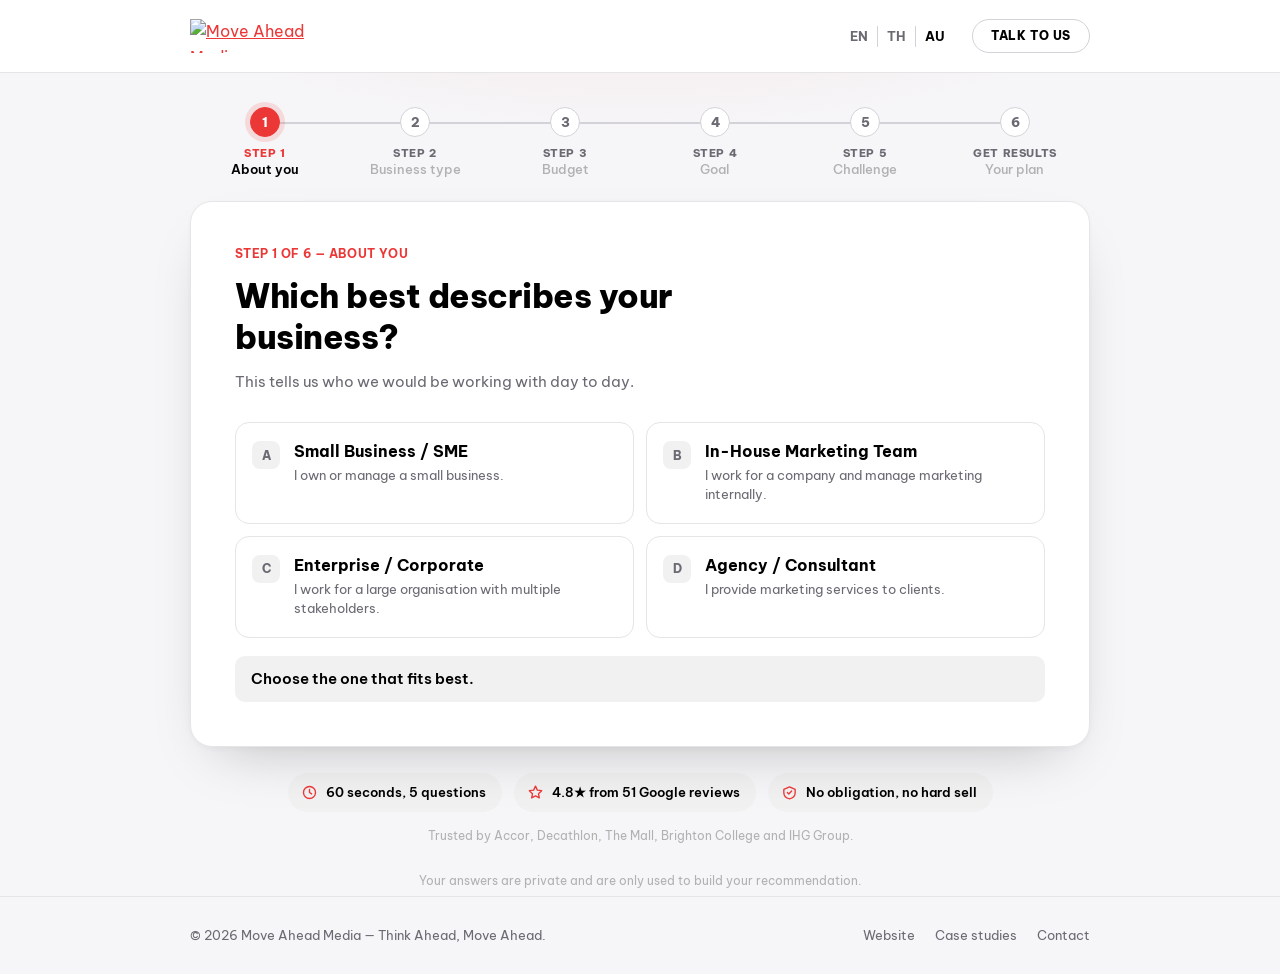
==== au/index.html @ d6510ab7 "feat: Australian version of the quiz at /au/, with an EN | TH | AU switch /au/ is the English quiz f" ====
<!doctype html>
<html lang="en-AU" data-market="AU">
  <head>
    <meta charset="utf-8" />
    <meta name="viewport" content="width=device-width, initial-scale=1" />
    <title>
      Which Digital Marketing Services Do You Need? | Move Ahead Media
    </title>
    <meta
      name="description"
      content="Answer 5 quick questions and get a personalised digital marketing plan — SEO + AI Visibility, Google Ads, Social Media or Website Development. Takes 60 seconds."
    />
    <meta name="robots" content="index, follow" />
    <!-- The Australian quiz: the English quiz, with its links going to
         moveaheadmedia.com.au (data-market="AU" above, see config.js). -->
    <link rel="canonical" href="https://moveaheadmedia.github.io/mam-th-quiz/au/" />
    <link rel="alternate" hreflang="en" href="https://moveaheadmedia.github.io/mam-th-quiz/" />
    <link rel="alternate" hreflang="en-AU" href="https://moveaheadmedia.github.io/mam-th-quiz/au/" />
    <link rel="alternate" hreflang="th" href="https://moveaheadmedia.github.io/mam-th-quiz/th/" />
    <link rel="alternate" hreflang="x-default" href="https://moveaheadmedia.github.io/mam-th-quiz/" />

    <meta property="og:type" content="website" />
    <meta property="og:locale" content="en_AU" />
    <meta property="og:locale:alternate" content="en_GB" />
    <meta property="og:locale:alternate" content="th_TH" />
    <meta
      property="og:title"
      content="Which Digital Marketing Services Do You Need? | Move Ahead Media"
    />
    <meta
      property="og:description"
      content="Answer 5 quick questions and get a personalised digital marketing plan in 60 seconds."
    />
    <meta
      property="og:image"
      content="https://www.moveaheadmedia.co.th/wp-content/uploads/2023/10/mamlogo-dynamicwhite.png"
    />
    <meta name="twitter:card" content="summary_large_image" />

    <link rel="icon" href="../assets/icons/favicon.ico" sizes="any" />
    <link
      rel="icon"
      type="image/png"
      sizes="32x32"
      href="../assets/icons/favicon-32x32.png"
    />
    <link
      rel="icon"
      type="image/png"
      sizes="16x16"
      href="../assets/icons/favicon-16x16.png"
    />
    <link
      rel="icon"
      type="image/png"
      sizes="192x192"
      href="../assets/icons/android-chrome-192x192.png"
    />
    <link rel="apple-touch-icon" href="../assets/icons/apple-touch-icon.png" />

    <link rel="preconnect" href="https://fonts.googleapis.com" />
    <link rel="preconnect" href="https://fonts.gstatic.com" crossorigin />
    <link
      href="https://fonts.googleapis.com/css2?family=Be+Vietnam+Pro:wght@400;500;600;700;800&display=swap"
      rel="stylesheet"
    />
    <link rel="stylesheet" href="../assets/css/styles.css" />
  </head>
  <body>
    <a class="skip-link" href="#quiz">Skip to the quiz</a>

    <header class="site-header">
      <div class="shell site-header__inner">
        <a
          class="site-header__logo"
          href="https://www.moveaheadmedia.com.au/"
          target="_blank"
          rel="noopener"
        >
          <img
            src="https://www.moveaheadmedia.co.th/wp-content/uploads/2023/10/mamlogo-dynamicwhite.png"
            alt="Move Ahead Media"
            width="180"
            height="40"
          />
        </a>
        <div class="site-header__actions">
          <nav class="lang-switch" aria-label="Language and country">
            <a href="../" lang="en" hreflang="en">EN</a>
            <a href="../th/" lang="th" hreflang="th">TH</a>
            <a href="./" lang="en-AU" hreflang="en-AU" title="Australia" aria-current="page">AU</a>
          </nav>
          <a
            class="btn btn--ghost btn--sm site-header__cta"
            href="https://www.moveaheadmedia.com.au/contact-us/"
            target="_blank"
            rel="noopener"
            >Talk to us</a
          >
        </div>
      </div>
    </header>

    <main id="quiz" class="shell">
      <!-- ── Progress ────────────────────────────────────────────────── -->
      <nav class="progress" id="progress" aria-label="Quiz progress" hidden>
        <ol class="progress__steps" id="progressSteps"></ol>
        <div class="progress__track">
          <div class="progress__fill" id="progressFill"></div>
        </div>
      </nav>

      <!-- ── Stage ───────────────────────────────────────────────────── -->
      <div class="stage" id="stage" aria-live="polite"></div>

      <p class="stage-note" id="stageNote"></p>
    </main>

    <footer class="site-footer">
      <div class="shell site-footer__inner">
        <p>
          &copy; <span id="year"></span> Move Ahead Media — Think Ahead, Move
          Ahead.
        </p>
        <p class="site-footer__links">
          <a
            href="https://www.moveaheadmedia.com.au/"
            target="_blank"
            rel="noopener"
            >Website</a
          >
          <a
            href="https://www.moveaheadmedia.com.au/about/case-studies/"
            target="_blank"
            rel="noopener"
            >Case studies</a
          >
          <a
            href="https://www.moveaheadmedia.com.au/contact-us/"
            target="_blank"
            rel="noopener"
            >Contact</a
          >
        </p>
      </div>
    </footer>

    <script src="../assets/js/config.js"></script>
    <script src="../assets/js/data.js"></script>
    <script src="../assets/js/engine.js"></script>
    <!-- Logic v5. Loaded but not yet called — app.js switches to it in
         build step 3, so this file changes nothing on its own. -->
    <script src="../assets/js/planner.js"></script>
    <!-- Screen text. th/index.html also loads i18n/th.js before i18n.js. -->
    <script src="../assets/js/i18n/en.js"></script>
    <script src="../assets/js/i18n.js"></script>
    <script src="../assets/js/app.js"></script>
  </body>
</html>
---- assets/css/styles.css ----
/* ==========================================================================
   Move Ahead Media — Service Recommendation Quiz
   Built on the Elementor kit tokens (.elementor-kit-201) with a small number
   of additions needed for UI states the kit does not define. Additions are
   marked with a leading "+" so they are easy to audit against brand.
   ========================================================================== */

/* --------------------------------------------------------------------------
   Tokens
   -------------------------------------------------------------------------- */
:root {
  /* Kit colours */
  --mam-primary:      #EC3737;
  --mam-secondary:    #FFFFFF;
  --mam-text:         #000000;
  --mam-accent:       #F1F1F1;
  --mam-white-45:     #FFFFFF45;
  --mam-white-94:     #FFFFFF94;
  --mam-grey-94:      #80808094;

  /* + UI additions (hover, borders, muted text, validation, dark panels) */
  --mam-primary-dark: #C82A2A;
  --mam-primary-soft: #FDECEC;
  --mam-ink:          #101013;
  --mam-ink-soft:     #1C1C21;
  --mam-line:         #E5E5E8;
  --mam-line-strong:  #D2D2D8;
  --mam-muted:        #6A6A73;
  --mam-page:         #F6F6F8;
  --mam-success:      #129B5C;

  /* Kit typography */
  /* Same pair as moveaheadmedia.co.th: Be Vietnam Pro draws the Latin letters,
     Noto Sans Thai the Thai ones (it is only downloaded on the Thai page). */
  --font: "Be Vietnam Pro", "Noto Sans Thai", -apple-system, BlinkMacSystemFont, "Segoe UI", sans-serif;

  /* + Shape & depth (the kit defines neither) */
  --radius-sm: 10px;
  --radius:    14px;
  --radius-lg: 22px;
  --shadow-sm: 0 1px 2px rgba(16,16,19,.05), 0 4px 12px -6px rgba(16,16,19,.10);
  --shadow-md: 0 24px 56px -28px rgba(16,16,19,.28), 0 2px 6px rgba(16,16,19,.04);
  --shadow-red: 0 12px 28px -12px rgba(236,55,55,.55);

  --shell: 940px;
  --ease: cubic-bezier(.32,.72,.28,1);
}

/* --------------------------------------------------------------------------
   Base
   -------------------------------------------------------------------------- */
*, *::before, *::after { box-sizing: border-box; }

html { -webkit-text-size-adjust: 100%; }

body {
  margin: 0;
  font-family: var(--font);
  /* + kit body is 15px; bumped to 16px so form inputs stay legible on mobile */
  font-size: 16px;
  font-weight: 400;
  line-height: 1.6;
  color: var(--mam-text);
  background: var(--mam-page);
  background-image:
    radial-gradient(1000px 460px at 50% -180px, rgba(236,55,55,.13), transparent 70%);
  background-repeat: no-repeat;
  -webkit-font-smoothing: antialiased;
  display: flex;
  flex-direction: column;
  min-height: 100vh;
}

h1, h2, h3 { margin: 0; line-height: 1.2; font-weight: 800; letter-spacing: -.015em; }
p { margin: 0; }
ul, ol { margin: 0; padding: 0; list-style: none; }
a { color: var(--mam-primary); }

img, svg { display: block; max-width: 100%; }

.shell { width: 100%; max-width: var(--shell); margin-inline: auto; padding-inline: 20px; }

:where(a, button, input, [tabindex]):focus-visible {
  outline: 3px solid var(--mam-primary);
  outline-offset: 2px;
  border-radius: 6px;
}

.skip-link {
  position: absolute; left: 12px; top: -60px; z-index: 20;
  background: var(--mam-ink); color: #fff; padding: 10px 16px;
  border-radius: var(--radius-sm); font-weight: 700; text-decoration: none;
  transition: top .2s var(--ease);
}
.skip-link:focus { top: 12px; }

.icon {
  width: 20px; height: 20px; flex: none;
  fill: none; stroke: currentColor; stroke-width: 1.9;
  stroke-linecap: round; stroke-linejoin: round;
}
.icon--arrow { width: 18px; height: 18px; margin-left: 8px; }
.icon--arrow-back { width: 18px; height: 18px; margin-right: 6px; }
.icon--tick { stroke-width: 2.6; }

/* --------------------------------------------------------------------------
   Header / footer
   -------------------------------------------------------------------------- */
.site-header {
  background: var(--mam-secondary);
  border-bottom: 1px solid var(--mam-line);
}

.site-header__inner {
  display: flex; align-items: center; justify-content: space-between;
  gap: 16px; min-height: 72px;
}
.site-header__logo img { height: 34px; width: auto; }
.site-header__actions { display: flex; align-items: center; gap: 18px; }
.site-header__cta { white-space: nowrap; }

/* EN | TH | AU. The current page is marked, not linked away from. */
.lang-switch { display: flex; align-items: center; font-size: 13px; font-weight: 700; }
.lang-switch a {
  color: var(--mam-muted); text-decoration: none; padding: 4px 9px; line-height: 1;
}
.lang-switch a + a { border-left: 1.5px solid var(--mam-line-strong); }
.lang-switch a:hover { color: var(--mam-primary); }
.lang-switch a[aria-current="page"] { color: var(--mam-text); }

/* .btn--ghost is designed for dark panels (the results CTA still uses it there),
   so it needs a light-background variant inside the now-white header. */
.site-header .btn--ghost { border-color: var(--mam-line-strong); color: var(--mam-text); }
.site-header .btn--ghost:hover {
  border-color: var(--mam-primary); color: var(--mam-primary); background: transparent;
}

.site-footer {
  margin-top: auto;
  padding: 28px 0;
  border-top: 1px solid var(--mam-line);
  font-size: 13px;
  color: var(--mam-muted);
}
.site-footer__inner {
  display: flex; flex-wrap: wrap; gap: 10px 24px;
  align-items: center; justify-content: space-between;
}
.site-footer__links { display: flex; gap: 20px; }
.site-footer a { color: var(--mam-muted); text-decoration: none; }
.site-footer a:hover { color: var(--mam-primary); }

/* --------------------------------------------------------------------------
   Buttons
   -------------------------------------------------------------------------- */
.btn {
  display: inline-flex; align-items: center; justify-content: center;
  gap: 0; border: 1.5px solid transparent; border-radius: 999px;
  font-family: var(--font);
  /* kit --e-global-typography-d2be5a1: 15px / 800 / uppercase / ls .6px */
  font-size: 14px; font-weight: 800; text-transform: uppercase; letter-spacing: .6px;
  line-height: 1; text-decoration: none; cursor: pointer;
  padding: 14px 26px;
  transition: background-color .18s var(--ease), color .18s var(--ease),
              border-color .18s var(--ease), transform .18s var(--ease), box-shadow .18s var(--ease);
}
.btn:disabled { cursor: default; opacity: .75; }

.btn--primary { background: var(--mam-primary); color: #fff; box-shadow: var(--shadow-red); }
.btn--primary:hover:not(:disabled) { background: var(--mam-primary-dark); transform: translateY(-1px); }
.btn--primary:active:not(:disabled) { transform: translateY(0); }

.btn--ghost { border-color: var(--mam-white-45); color: #fff; background: transparent; }
.btn--ghost:hover { border-color: #fff; background: rgba(255,255,255,.08); }

/* Chat buttons (logic v7) — each app's own green, so the button is recognised
   at a glance. Dark ink text rather than white: white on these greens falls
   below readable contrast. */
.btn--chat { color: var(--mam-ink); }
.btn--chat:hover { transform: translateY(-1px); }
.btn--chat .icon--chat { width: 18px; height: 18px; margin-right: 8px; }
.btn--chat-line { background: #06C755; }
.btn--chat-line:hover { background: #05B34C; }
.btn--chat-whatsapp { background: #25D366; }
.btn--chat-whatsapp:hover { background: #1FBE5B; }

.btn--text {
  background: none; color: var(--mam-muted); padding: 10px 4px;
  text-transform: none; letter-spacing: 0; font-weight: 600; font-size: 14px;
}
.btn--text:hover { color: var(--mam-primary); }

.btn--sm { padding: 10px 18px; font-size: 12px; }
.btn--lg { padding: 18px 34px; font-size: 15px; }
.btn--block { width: 100%; }

/* --------------------------------------------------------------------------
   Progress
   -------------------------------------------------------------------------- */
.progress { padding-top: 34px; }

/* A connected stepper: numbered dots sit on a single line, joined by
   connectors that fill up to the current step, with a label under each dot.
   Equal flex columns keep any number of steps evenly spaced. */
.progress__steps {
  display: flex;
  align-items: flex-start;
  margin: 0;
  padding: 0;
  list-style: none;
}
.pstep {
  position: relative;
  flex: 1 1 0;
  min-width: 0;
  display: flex;
  flex-direction: column;
  align-items: center;
  text-align: center;
  gap: 10px;
  padding: 0 4px;
}
/* Connector from the previous dot to this one, behind the opaque dots so each
   end is capped by a dot. It colours in once its step is reached. */
.pstep::before {
  content: "";
  position: absolute;
  top: 15px;
  right: 50%;
  left: -50%;
  height: 2px;
  background: var(--mam-line-strong);
  z-index: 0;
  transition: background .4s var(--ease);
}
.pstep:first-child::before { display: none; }
.pstep.is-done::before,
.pstep.is-active::before { background: var(--mam-ink); }

.pstep__dot {
  position: relative;
  z-index: 1;
  display: grid; place-items: center; flex: none;
  width: 30px; height: 30px; border-radius: 50%;
  background: var(--mam-secondary);
  border: 1.5px solid var(--mam-line-strong);
  color: var(--mam-muted);
  font-size: 13px; font-weight: 800;
  transition: all .3s var(--ease);
}
.pstep.is-active .pstep__dot {
  background: var(--mam-primary); border-color: var(--mam-primary); color: #fff;
  box-shadow: 0 0 0 5px rgba(236,55,55,.14);
}
.pstep.is-done .pstep__dot { background: var(--mam-ink); border-color: var(--mam-ink); color: #fff; }
.pstep.is-done .icon { width: 15px; height: 15px; }

.pstep__text {
  display: flex; flex-direction: column; align-items: center; gap: 2px;
  min-width: 0; max-width: 100%;
}
.pstep__label {
  font-size: 10.5px; font-weight: 800; text-transform: uppercase; letter-spacing: .6px;
  line-height: 1.2; color: var(--mam-muted); white-space: nowrap;
}
.pstep__caption {
  font-size: 12.5px; font-weight: 500; line-height: 1.25; color: var(--mam-grey-94);
  max-width: 14ch;
}
.pstep.is-active .pstep__label { color: var(--mam-primary); }
.pstep.is-active .pstep__caption { color: var(--mam-text); font-weight: 600; }
.pstep.is-done .pstep__label { color: var(--mam-ink); }

/* The connectors above now carry progress, so the old track bar is retired.
   #progressFill still receives a width from app.js; keeping the rule inert
   avoids touching JS. */
.progress__track { display: none; }
.progress__fill { width: 0; }

/* --------------------------------------------------------------------------
   Card
   -------------------------------------------------------------------------- */
.stage { padding: 24px 0 8px; }

.card {
  background: var(--mam-secondary);
  border: 1px solid var(--mam-line);
  border-radius: var(--radius-lg);
  box-shadow: var(--shadow-md);
  padding: 44px;
}
.card.is-entering { animation: cardIn .42s var(--ease) both; }
@keyframes cardIn {
  from { opacity: 0; transform: translateY(14px); }
  to   { opacity: 1; transform: none; }
}

.card__nav {
  display: flex; align-items: center; justify-content: space-between; gap: 16px;
  margin-top: 28px; padding-top: 22px; border-top: 1px solid var(--mam-line);
}
.card__nav--form { margin-top: 18px; border-top: 0; padding-top: 0; }
.card__nav--results { justify-content: center; }

.eyebrow {
  /* kit --e-global-typography-accent */
  font-size: 12px; font-weight: 700; text-transform: uppercase; letter-spacing: .4px;
  line-height: 1.3; color: var(--mam-primary);
  margin-bottom: 14px;
}

.stage-note {
  text-align: center; font-size: 12px; color: var(--mam-grey-94);
  margin: 18px 0 6px; min-height: 18px;
}

/* --------------------------------------------------------------------------
   Trust strip — sits below question 1 only
   -------------------------------------------------------------------------- */
.trust {
  display: flex; flex-wrap: wrap; justify-content: center; gap: 10px 12px;
  margin: 26px 0 0;
}
.trust li {
  display: flex; align-items: center; gap: 8px;
  background: var(--mam-accent); border-radius: 999px;
  padding: 9px 16px 9px 13px;
  font-size: 13px; font-weight: 600;
}
.trust .icon { width: 17px; height: 17px; color: var(--mam-primary); }

.trust__meta {
  margin-top: 14px; font-size: 12px; color: var(--mam-grey-94); text-align: center;
}

/* --------------------------------------------------------------------------
   Questions
   -------------------------------------------------------------------------- */
.question__title {
  /* kit secondary is 34px */
  font-size: clamp(23px, 3.4vw, 33px);
  line-height: 1.25;
  max-width: 24ch;
}
.question__subtitle {
  margin-top: 12px; color: var(--mam-muted); font-size: 15px;
  max-width: 56ch;
}

.options {
  display: grid; grid-template-columns: repeat(2, 1fr); gap: 12px;
  margin-top: 28px;
}
.options > .option:only-child,
.options > .option:nth-child(odd):last-child { grid-column: 1 / -1; }

.option {
  display: flex; align-items: flex-start; gap: 14px;
  width: 100%; text-align: left; cursor: pointer;
  font-family: var(--font);
  background: var(--mam-secondary);
  border: 1.5px solid var(--mam-line);
  border-radius: var(--radius);
  padding: 18px 18px 18px 16px;
  transition: border-color .18s var(--ease), background-color .18s var(--ease),
              transform .18s var(--ease), box-shadow .18s var(--ease);
}
.option:hover {
  border-color: var(--mam-primary);
  transform: translateY(-2px);
  box-shadow: var(--shadow-sm);
}
.option.is-selected {
  border-color: var(--mam-primary);
  background: var(--mam-primary-soft);
  box-shadow: 0 0 0 1px var(--mam-primary) inset;
}

.option__key {
  display: grid; place-items: center; flex: none;
  width: 28px; height: 28px; border-radius: 8px;
  background: var(--mam-accent); color: var(--mam-muted);
  font-size: 12px; font-weight: 800;
  transition: all .18s var(--ease);
}
.option.is-selected .option__key { background: var(--mam-primary); color: #fff; }

.option__body { display: flex; flex-direction: column; gap: 3px; min-width: 0; }
.option__label { font-size: 16px; font-weight: 700; line-height: 1.35; }
.option__desc { font-size: 13px; line-height: 1.5; color: var(--mam-muted); }

.option__check {
  margin-left: auto; flex: none;
  display: grid; place-items: center;
  width: 22px; height: 22px; border-radius: 50%;
  background: var(--mam-primary); color: #fff;
  opacity: 0; transform: scale(.6);
  transition: all .22s var(--ease);
}
.option__check .icon { width: 13px; height: 13px; }
.option.is-selected .option__check { opacity: 1; transform: scale(1); }

/* Multi-select step. The main pick and the second pick must look different —
   the main one carries twice the scoring weight, so the visitor has to be able
   to see which is which at a glance. */
.option.is-rank1 {
  border-color: var(--mam-primary);
  background: var(--mam-primary-soft);
  box-shadow: 0 0 0 1px var(--mam-primary) inset;
}
.option.is-rank1 .option__key { background: var(--mam-primary); color: #fff; }
.option.is-rank1 .option__check { opacity: 1; transform: scale(1); }

.option.is-rank2 {
  border-color: var(--mam-line-strong);
  background: var(--mam-accent);
}
.option.is-rank2 .option__key { background: var(--mam-ink-soft); color: #fff; }
.option.is-rank2 .option__check {
  opacity: 1; transform: scale(1); background: var(--mam-ink-soft);
}

.option__rank {
  font-size: 11px; font-weight: 800;
  letter-spacing: .05em; text-transform: uppercase;
}
.option.is-rank1 .option__rank { color: var(--mam-primary); }
.option.is-rank2 .option__rank { color: var(--mam-muted); }

/* The one line that tells the visitor what to do next. It has to be readable
   at a glance, so it sits on its own tinted row rather than as grey small print. */
.options__hint {
  margin-top: 18px; padding: 12px 16px;
  font-size: 15px; line-height: 1.5; font-weight: 600;
  color: var(--mam-text);
  background: var(--mam-accent);
  border-radius: var(--radius-sm);
}
.options__hint--warn {
  color: var(--mam-primary-dark, var(--mam-primary));
  background: rgba(224, 62, 45, .09);
  box-shadow: inset 3px 0 0 var(--mam-primary);
}

/* --------------------------------------------------------------------------
   Form
   -------------------------------------------------------------------------- */
.form { margin-top: 28px; }

.form__grid { display: grid; grid-template-columns: repeat(2, 1fr); gap: 18px; }

.field { display: flex; flex-direction: column; }
.field__label {
  font-size: 13px; font-weight: 700; margin-bottom: 7px;
  display: flex; align-items: center; gap: 6px;
}
.field__req { color: var(--mam-primary); }
.field__opt {
  font-size: 11px; font-weight: 600; text-transform: uppercase; letter-spacing: .4px;
  color: var(--mam-grey-94);
}

.field__input {
  font-family: var(--font); font-size: 16px; color: var(--mam-text);
  background: var(--mam-secondary);
  border: 1.5px solid var(--mam-line-strong);
  border-radius: var(--radius-sm);
  padding: 13px 15px; width: 100%;
  transition: border-color .18s var(--ease), box-shadow .18s var(--ease);
}
.field__input::placeholder { color: #B2B2BA; }
.field__input:hover { border-color: var(--mam-muted); }
.field__input:focus {
  outline: none;
  border-color: var(--mam-primary);
  box-shadow: 0 0 0 4px rgba(236,55,55,.13);
}
.field__input.is-invalid { border-color: var(--mam-primary); background: var(--mam-primary-soft); }

.field__hint { font-size: 12px; color: var(--mam-grey-94); margin-top: 6px; }
.field__error { font-size: 12.5px; font-weight: 600; color: var(--mam-primary); margin-top: 6px; }
.field__error:empty { display: none; }

.form__error { font-size: 13px; font-weight: 600; color: var(--mam-primary); margin-top: 16px; }
.form__error:empty { display: none; }

.form button[type="submit"] { margin-top: 26px; }

.form__consent {
  margin-top: 14px; font-size: 12px; line-height: 1.55;
  color: var(--mam-grey-94); text-align: center;
}

/* Honeypot — off-screen rather than display:none so bots still fill it. */
.hp { position: absolute; left: -9999px; width: 1px; height: 1px; overflow: hidden; }

/* Google's required reCAPTCHA disclosure — present but deliberately quiet. */
.form__legal {
  margin-top: 10px; font-size: 11px; line-height: 1.5;
  color: var(--mam-grey-94); text-align: center; opacity: .75;
}
.form__legal a { color: inherit; text-decoration: underline; }
.form__legal a:hover { color: var(--mam-primary); }

.spinner {
  width: 15px; height: 15px; margin-right: 10px; flex: none;
  border: 2px solid rgba(255,255,255,.4); border-top-color: #fff;
  border-radius: 50%; animation: spin .7s linear infinite;
}
@keyframes spin { to { transform: rotate(360deg); } }

/* --------------------------------------------------------------------------
   Results
   -------------------------------------------------------------------------- */
.results__title { font-size: clamp(25px, 3.8vw, 36px); line-height: 1.2; }
.results__lead {
  margin-top: 14px; font-size: 16px; color: var(--mam-muted); max-width: 62ch;
}

.results__rank {
  margin: 34px 0 12px;
  font-size: 12px; font-weight: 800; text-transform: uppercase; letter-spacing: .5px;
  color: var(--mam-primary);
  display: flex; align-items: center; gap: 12px;
}
.results__rank::after {
  content: ""; flex: 1; height: 1px; background: var(--mam-line);
}
.results__rank--support { color: var(--mam-muted); }

.results__support { display: grid; grid-template-columns: repeat(2, 1fr); gap: 14px; }

/* Two primaries carry equal weight — the budget decides how many there are,
   so they sit side by side rather than one leading the other. */
.results__primary--pair { display: grid; grid-template-columns: repeat(2, 1fr); gap: 14px; }

/* Platform choice happens in the consultation, so the social card names the
   platforms instead of the quiz guessing at one. */
.rec__platforms {
  margin-top: 12px; font-size: 12.5px; line-height: 1.55; color: var(--mam-muted);
}
.rec--primary .rec__platforms { color: var(--mam-white-94); }

/* Services a strategist would raise in the meeting. Deliberately quieter than
   a card — these are not what the quiz chose. */
.results__also {
  margin-top: 22px; font-size: 13.5px; line-height: 1.9; color: var(--mam-muted);
}
.results__also span { font-weight: 700; color: var(--mam-text); }
.results__also a { color: var(--mam-primary); text-decoration: none; font-weight: 600; }
.results__also a:hover { text-decoration: underline; }
.results__also i { font-style: normal; padding: 0 8px; color: var(--mam-line-strong); }

/* How the work is delivered, not what the work is. */
.overlays {
  margin-top: 26px; padding: 18px 22px;
  border: 1px dashed var(--mam-line-strong); border-radius: var(--radius-sm);
}
.overlays__title {
  font-size: 11px; font-weight: 800; text-transform: uppercase; letter-spacing: .5px;
  color: var(--mam-muted); margin-bottom: 10px;
}
.overlays__list { display: grid; gap: 8px; }
.overlays__list li { font-size: 14px; line-height: 1.6; color: var(--mam-muted); }
.overlays__list strong { color: var(--mam-text); font-weight: 700; }

.rec {
  border: 1px solid var(--mam-line);
  border-radius: var(--radius);
  padding: 24px;
  background: var(--mam-secondary);
  display: flex; flex-direction: column;
}

.rec--primary {
  background: var(--mam-ink);
  border-color: var(--mam-ink);
  color: var(--mam-secondary);
  padding: 30px;
  position: relative; overflow: hidden;
}
.rec--primary::before {
  content: ""; position: absolute; inset: -60% 55% 40% -20%;
  background: radial-gradient(circle, rgba(236,55,55,.30), transparent 68%);
  pointer-events: none;
}
.rec--primary > * { position: relative; }

.rec__head { display: flex; align-items: center; gap: 14px; }
.rec__icon {
  display: grid; place-items: center; flex: none;
  width: 46px; height: 46px; border-radius: 12px;
  background: var(--mam-primary-soft); color: var(--mam-primary);
}
.rec--primary .rec__icon { background: var(--mam-primary); color: #fff; }
.rec__icon .icon { width: 23px; height: 23px; }

.rec__kicker {
  font-size: 11px; font-weight: 700; text-transform: uppercase; letter-spacing: .5px;
  color: var(--mam-muted);
}
.rec--primary .rec__kicker { color: var(--mam-white-94); }

.rec__name { font-size: 20px; line-height: 1.25; margin-top: 2px; }
.rec--primary .rec__name { font-size: clamp(22px, 3vw, 28px); }

.rec__blurb {
  margin-top: 14px; font-size: 14.5px; line-height: 1.62; color: var(--mam-muted);
}
.rec--primary .rec__blurb { color: var(--mam-white-94); font-size: 16px; }

.rec__reason {
  margin-top: 14px; padding: 10px 13px;
  display: flex; align-items: flex-start; gap: 9px;
  background: var(--mam-accent); border-radius: var(--radius-sm);
  font-size: 13px; line-height: 1.5; color: var(--mam-muted);
}
.rec__reason .icon { width: 15px; height: 15px; margin-top: 3px; flex: none; color: var(--mam-success); }
.rec__reason span { flex: 1; }
.rec__reason strong { color: var(--mam-text); font-weight: 700; }
.rec--primary .rec__reason { background: rgba(255,255,255,.09); color: var(--mam-white-94); }
.rec--primary .rec__reason strong { color: #fff; }

.rec__chips { display: flex; flex-wrap: wrap; gap: 7px; margin-top: 16px; }
.rec__chips li {
  font-size: 12px; font-weight: 600; line-height: 1.3;
  padding: 6px 11px; border-radius: 999px;
  border: 1px solid var(--mam-line-strong); color: var(--mam-muted);
}
.rec--primary .rec__chips li { border-color: var(--mam-white-45); color: var(--mam-secondary); }

.rec__link {
  margin-top: auto; padding-top: 18px;
  display: inline-flex; align-items: center; align-self: flex-start;
  font-size: 13px; font-weight: 800; text-transform: uppercase; letter-spacing: .5px;
  color: var(--mam-primary); text-decoration: none;
}
.rec__link:hover { color: var(--mam-primary-dark); }
.rec__link:hover .icon--arrow { transform: translateX(3px); }
.rec__link .icon--arrow { transition: transform .18s var(--ease); }
.rec--primary .rec__link { color: #fff; }
.rec--primary .rec__link:hover { color: var(--mam-primary); }

.budget-note {
  margin-top: 30px; padding: 20px 22px;
  background: var(--mam-accent);
  border-left: 3px solid var(--mam-primary);
  border-radius: var(--radius-sm);
}
.budget-note__tier {
  font-size: 11px; font-weight: 800; text-transform: uppercase; letter-spacing: .5px;
  color: var(--mam-primary); margin-bottom: 6px;
}
.budget-note__text { font-size: 14.5px; line-height: 1.6; color: var(--mam-muted); }

.cta {
  margin-top: 34px; padding: 34px;
  background: var(--mam-ink-soft); color: var(--mam-secondary);
  border-radius: var(--radius);
  text-align: center;
}
.cta__title { font-size: clamp(20px, 2.8vw, 26px); }
.cta__text {
  margin: 12px auto 0; max-width: 56ch;
  font-size: 15px; line-height: 1.65; color: var(--mam-white-94);
}
.cta__actions {
  display: flex; flex-wrap: wrap; justify-content: center; gap: 12px; margin-top: 24px;
}
.cta__meta { margin-top: 20px; font-size: 13px; }
.cta__meta a { color: var(--mam-white-94); text-decoration: none; font-weight: 600; }
.cta__meta a:hover { color: #fff; text-decoration: underline; }

.notice {
  padding: 14px 16px; border-radius: var(--radius-sm);
  font-size: 13.5px; line-height: 1.55; margin-bottom: 22px;
}
.notice--warn {
  background: var(--mam-primary-soft);
  border: 1px solid rgba(236,55,55,.32);
  color: #8E1F1F;
}
.notice--warn a { color: inherit; font-weight: 700; }

/* --------------------------------------------------------------------------
   Responsive
   -------------------------------------------------------------------------- */
@media (max-width: 780px) {
  .card { padding: 30px 22px; border-radius: 18px; }

  .trust { gap: 8px; margin-top: 20px; }
  .trust li { font-size: 12px; padding: 7px 13px 7px 11px; }

  .options,
  .form__grid,
  .results__primary--pair,
  .results__support { grid-template-columns: 1fr; }

  /* On phones the labels don't fit six-across, so the stepper collapses to a
     clean row of connected dots. Each card carries its own "Step 4 of 6 —
     Goal" eyebrow, so no wording is lost. */
  .progress { padding-top: 22px; }
  .pstep { gap: 0; padding: 0 3px; }
  .pstep__dot { width: 26px; height: 26px; font-size: 12px; }
  .pstep::before { top: 13px; }
  .pstep.is-done .icon { width: 13px; height: 13px; }
  .pstep__text { display: none; }

  .cta { padding: 26px 20px; }
  .cta__actions .btn { width: 100%; }
  .site-header__inner { min-height: 62px; }
  .site-footer__inner { flex-direction: column; align-items: flex-start; }
}

@media (max-width: 420px) {
  /* Logo, EN | TH and "Talk to us" share one row on a phone. */
  .site-header__logo img { height: 28px; }
  .site-header__actions { gap: 8px; }
  .lang-switch a { padding: 4px 7px; }
  .site-header__cta { padding: 9px 13px; }

  .btn--lg { padding: 16px 22px; font-size: 14px; }
  .rec--primary { padding: 22px; }
}

/* --------------------------------------------------------------------------
   Thai page (decision D-06)
   Thai has no capital letters, and letter spacing pulls Thai vowel and tone
   marks away from their letters — so the small spaced-out labels lose it.
   Thai also needs a little more line height for marks above and below.
   -------------------------------------------------------------------------- */
:lang(th) .btn,
:lang(th) .rec__link,
:lang(th) .eyebrow,
:lang(th) .pstep__label,
:lang(th) .option__rank,
:lang(th) .field__opt,
:lang(th) .results__rank,
:lang(th) .rec__kicker,
:lang(th) .overlays__title,
:lang(th) .budget-note__tier,
:lang(th) h1, :lang(th) h2, :lang(th) h3 { letter-spacing: 0; }
:lang(th) body { line-height: 1.65; }

/* --------------------------------------------------------------------------
   Motion & print
   -------------------------------------------------------------------------- */
@media (prefers-reduced-motion: reduce) {
  *, *::before, *::after {
    animation-duration: .01ms !important;
    animation-iteration-count: 1 !important;
    transition-duration: .01ms !important;
    scroll-behavior: auto !important;
  }
}

@media print {
  .site-header, .site-footer, .progress, .card__nav, .stage-note { display: none !important; }
  body { background: #fff; }
  .card { box-shadow: none; border: 0; padding: 0; }
  .rec--primary { background: #fff; color: #000; border: 2px solid #000; }
  .rec--primary .rec__blurb, .rec--primary .rec__kicker { color: #333; }
  .cta { background: #fff; color: #000; border: 1px solid #000; }
  .cta__text { color: #333; }
}
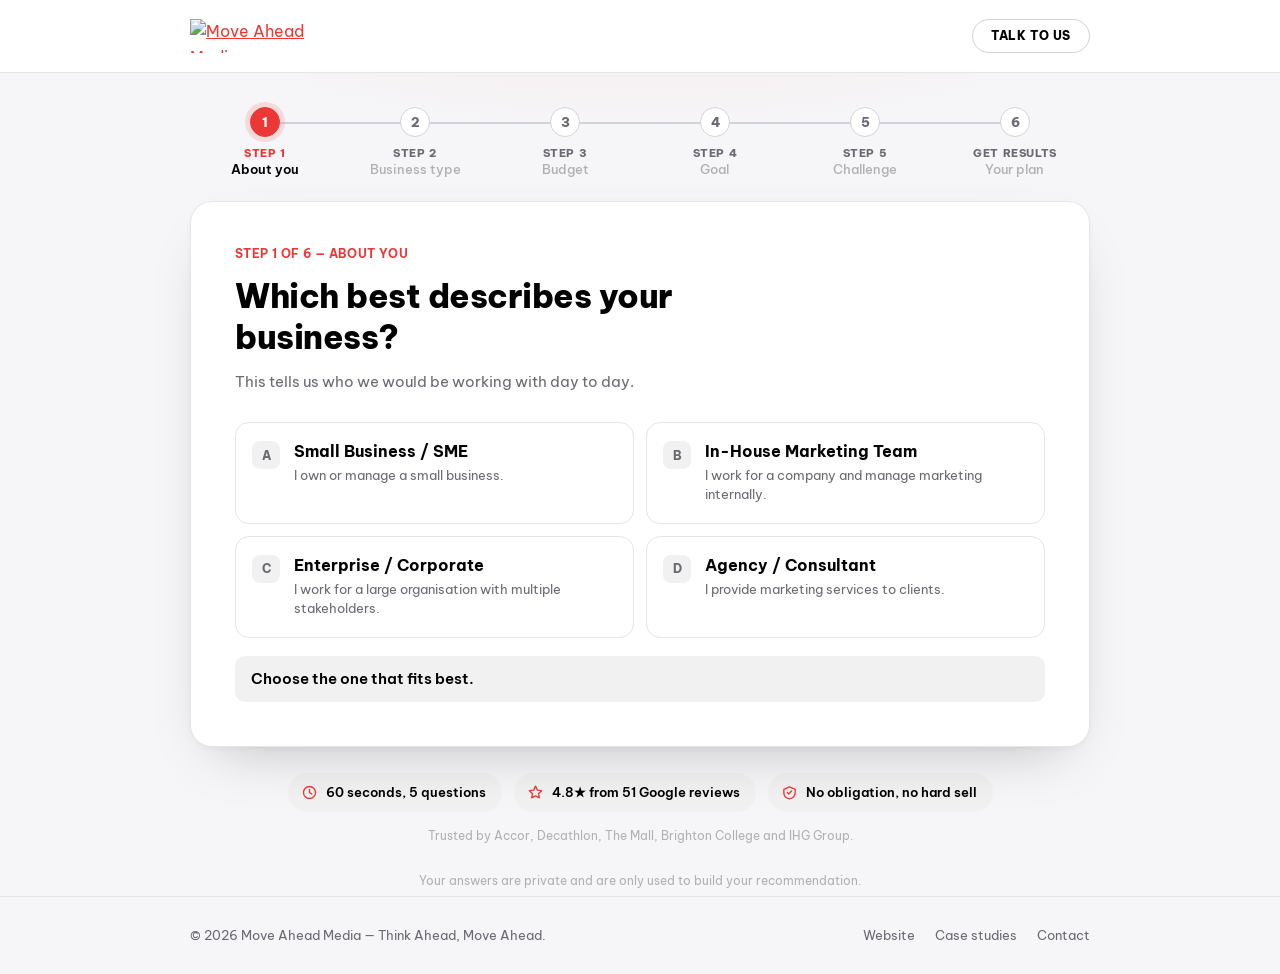
==== commit a8963c77: "feat: run the quiz on moveaheadmedia.co.th and .com.au The quiz gets its own pages on the websites, " ====
--- a/au/index.html
+++ b/au/index.html
@@ -11,13 +11,14 @@
       content="Answer 5 quick questions and get a personalised digital marketing plan — SEO + AI Visibility, Google Ads, Social Media or Website Development. Takes 60 seconds."
     />
     <meta name="robots" content="index, follow" />
-    <!-- The Australian quiz: the English quiz, with its links going to
-         moveaheadmedia.com.au (data-market="AU" above, see config.js). -->
-    <link rel="canonical" href="https://moveaheadmedia.github.io/mam-th-quiz/au/" />
-    <link rel="alternate" hreflang="en" href="https://moveaheadmedia.github.io/mam-th-quiz/" />
-    <link rel="alternate" hreflang="en-AU" href="https://moveaheadmedia.github.io/mam-th-quiz/au/" />
-    <link rel="alternate" hreflang="th" href="https://moveaheadmedia.github.io/mam-th-quiz/th/" />
-    <link rel="alternate" hreflang="x-default" href="https://moveaheadmedia.github.io/mam-th-quiz/" />
+    <!-- The Australian quiz, live at moveaheadmedia.com.au/quiz/: the English
+         quiz, with its links going to moveaheadmedia.com.au (data-market="AU"
+         above, see config.js). It has no language switch. -->
+    <link rel="canonical" href="https://www.moveaheadmedia.com.au/quiz/" />
+    <link rel="alternate" hreflang="en-AU" href="https://www.moveaheadmedia.com.au/quiz/" />
+    <link rel="alternate" hreflang="en-TH" href="https://www.moveaheadmedia.co.th/quiz/" />
+    <link rel="alternate" hreflang="th-TH" href="https://www.moveaheadmedia.co.th/th/quiz/" />
+    <link rel="alternate" hreflang="x-default" href="https://www.moveaheadmedia.com.au/quiz/" />
 
     <meta property="og:type" content="website" />
     <meta property="og:locale" content="en_AU" />
@@ -85,11 +86,6 @@
           />
         </a>
         <div class="site-header__actions">
-          <nav class="lang-switch" aria-label="Language and country">
-            <a href="../" lang="en" hreflang="en">EN</a>
-            <a href="../th/" lang="th" hreflang="th">TH</a>
-            <a href="./" lang="en-AU" hreflang="en-AU" title="Australia" aria-current="page">AU</a>
-          </nav>
           <a
             class="btn btn--ghost btn--sm site-header__cta"
             href="https://www.moveaheadmedia.com.au/contact-us/"
@@ -146,6 +142,7 @@
     </footer>
 
     <script src="../assets/js/config.js"></script>
+    <script src="../assets/js/utm.js"></script>
     <script src="../assets/js/data.js"></script>
     <script src="../assets/js/engine.js"></script>
     <!-- Logic v5. Loaded but not yet called — app.js switches to it in
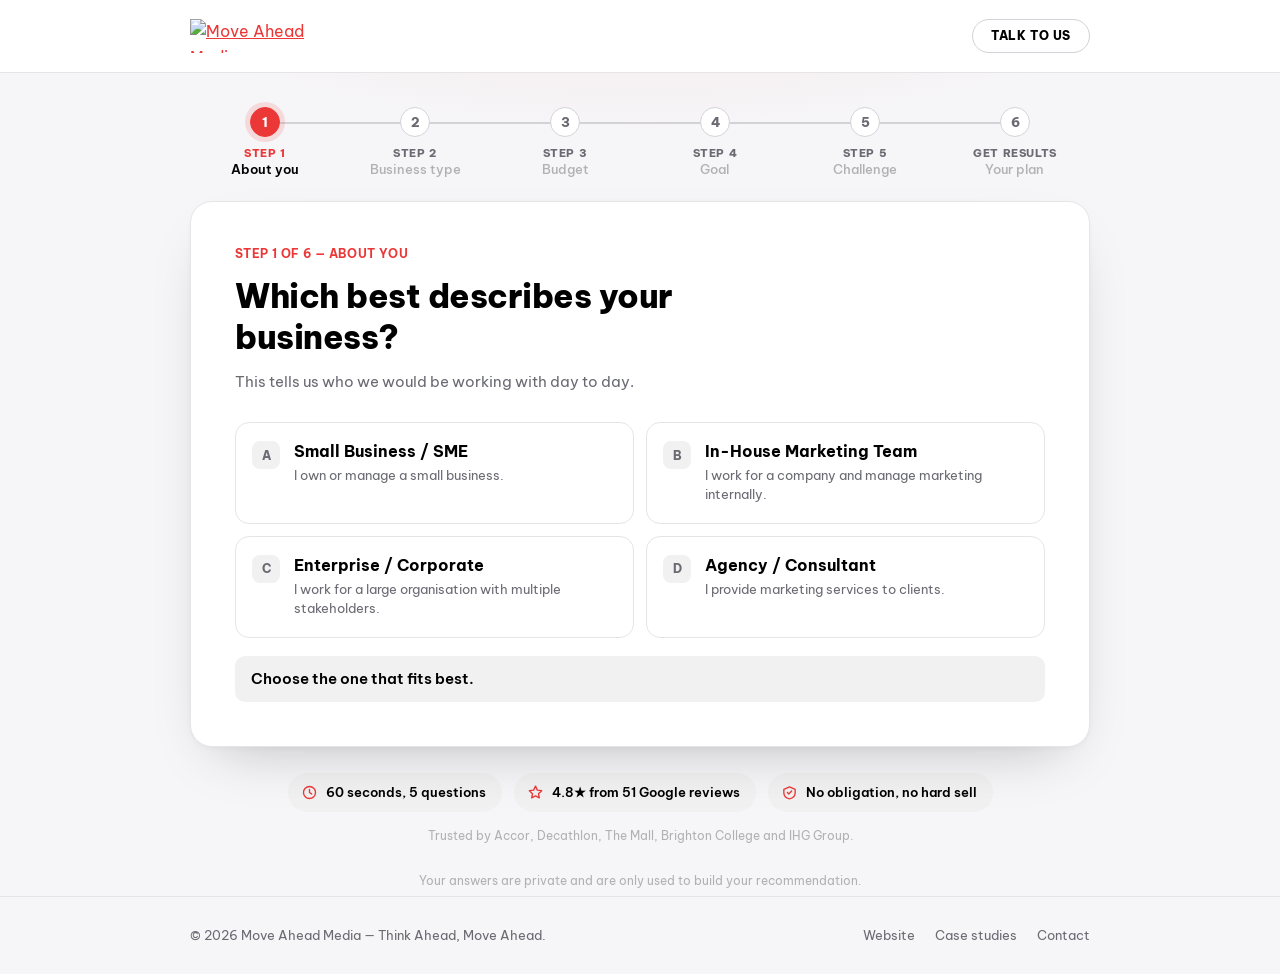
==== commit 27f2a755: "feat: GA4 quiz events and GTM import files The quiz now pushes the events for the GA4 funnel the ope" ====
--- a/au/index.html
+++ b/au/index.html
@@ -88,6 +88,8 @@
         <div class="site-header__actions">
           <a
             class="btn btn--ghost btn--sm site-header__cta"
+            data-quiz-cta="consultation"
+            data-cta-location="header"
             href="https://www.moveaheadmedia.com.au/contact-us/"
             target="_blank"
             rel="noopener"
